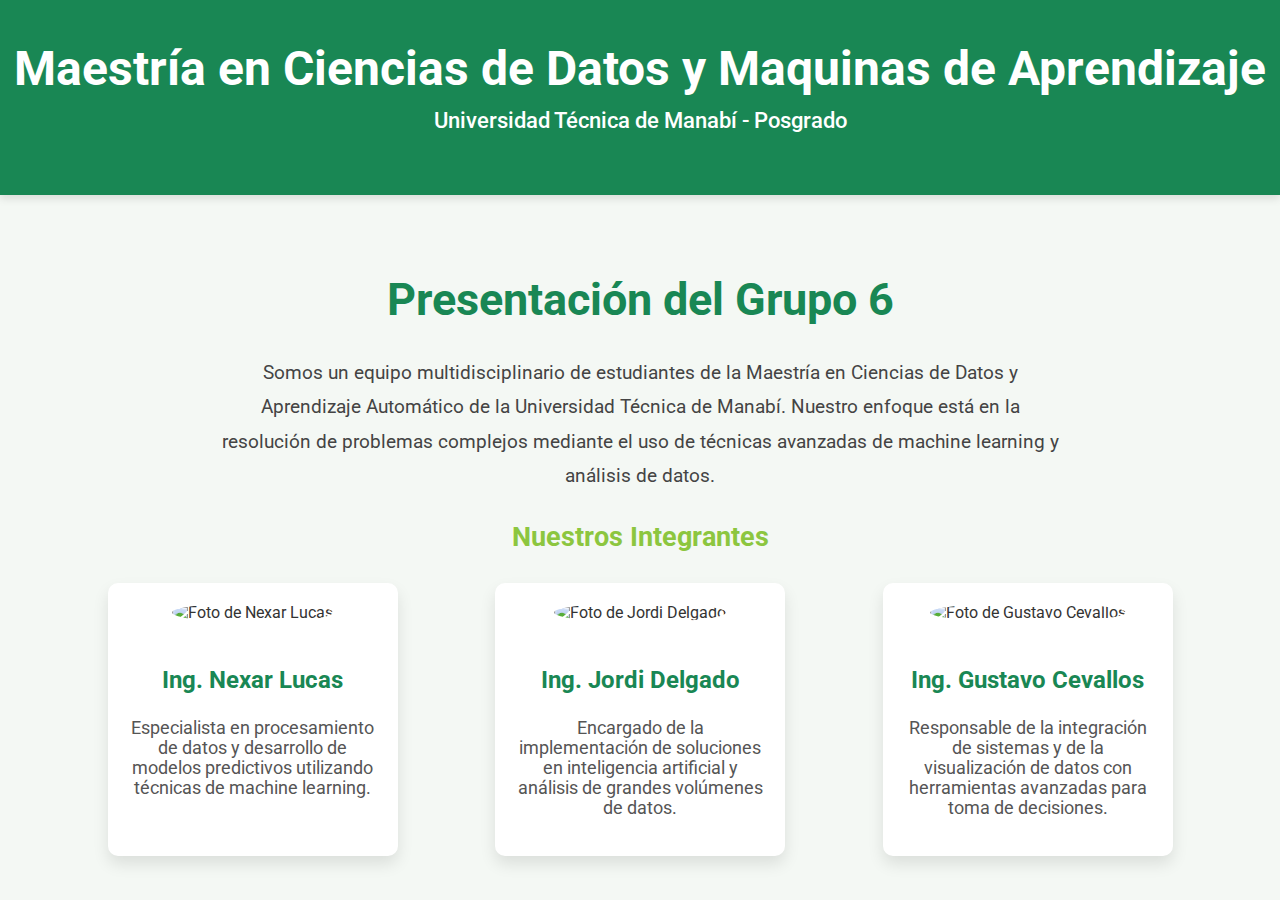
==== templates/grup6.html @ 0c7a0f66 "Primer commit" ====
<!DOCTYPE html>
<html lang="es">
<head>
    <meta charset="UTF-8">
    <meta name="viewport" content="width=device-width, initial-scale=1.0">
    <title>Grupo 6 - Ciencias de Datos y Aprendizaje Automático</title>
    <link href="https://fonts.googleapis.com/css2?family=Roboto:wght@400;500;700&display=swap" rel="stylesheet">
    <style>
        /* Estilos generales */
        body {
            margin: 0;
            padding: 0;
            font-family: 'Roboto', sans-serif;
            background-color: #f4f8f4; /* Fondo gris claro para mantener profesionalidad */
            color: #333;
            display: flex;
            flex-direction: column;
            min-height: 100vh;
        }

        /* Encabezado */
        header {
            background-color: #198754; /* Verde característico */
            color: white;
            padding: 40px 0;
            text-align: center;
            box-shadow: 0 4px 8px rgba(0, 0, 0, 0.1); /* Sombra sutil para elegancia */
        }

        header h1 {
            font-size: 3em;
            margin: 0;
        }

        header p {
            font-size: 1.4em;
            margin-top: 10px;
            font-weight: 500;
        }

        /* Contenido principal */
        .contenido {
            flex: 1;
            padding: 40px 30px;
            text-align: center;
        }

        .titulo {
            color: #198754; /* Verde claro */
            font-weight: bold;
            font-size: 2.8em;
            margin-bottom: 30px;
        }

        .subtitulo {
            color: #8CC63F; /* Verde más claro */
            font-weight: bold;
            font-size: 1.7em;
            margin-bottom: 25px;
        }

        .descripcion {
            color: #444;
            font-size: 1.2em;
            line-height: 1.8;
            max-width: 850px;
            margin: 0 auto;
        }

        /* Estilo de los integrantes */
        .integrantes {
            display: flex;
            justify-content: space-evenly; /* Para distribuir las tarjetas de manera uniforme */
            gap: 20px; /* Reducir el espacio entre las tarjetas */
            margin-top: 30px; /* Reducir el margen superior */
            flex-wrap: wrap; /* Para que se adapten mejor en pantallas pequeñas */
        }

        .integrante {
            background-color: white;
            border-radius: 10px;
            box-shadow: 0 8px 16px rgba(0, 0, 0, 0.1);
            padding: 20px;
            width: 250px;
            text-align: center;
            transition: transform 0.3s ease;
        }

        .integrante h3 {
            font-size: 1.5em;
            color: #198754;
        }

        .integrante p {
            font-size: 1.1em;
            color: #555;
            margin-top: 15px;
        }

        .integrante:hover {
            transform: translateY(-10px); /* Sutil efecto al pasar el mouse */
        }

        /* Imagen de los integrantes */
        .integrante img {
            width: 100px; /* Tamaño de la foto */
            height: 100px; /* Tamaño de la foto */
            border-radius: 50%; /* Hacer la foto circular */
            object-fit: cover; /* Asegura que la imagen se ajuste bien */
            margin-bottom: 20px; /* Espacio debajo de la imagen */
        }

        /* Estilos del footer */
        footer {
            background-color: #343a40; /* Gris oscuro */
            color: white;
            text-align: center;
            padding: 20px 0;
            margin-top: 50px;
        }

        footer a {
            color: #8CC63F; /* Verde claro */
            text-decoration: none;
            font-weight: bold;
        }

        footer a:hover {
            color: #198754; /* Verde más oscuro */
        }

        /* Responsividad */
        @media screen and (max-width: 768px) {
            .integrantes {
                flex-direction: column;
                align-items: center;
            }
            .integrante {
                width: 80%;
                margin-bottom: 20px;
            }
        }
    </style>
</head>
<body>

    <!-- Encabezado -->
    <header>
        <h1>Maestría en Ciencias de Datos y Maquinas de Aprendizaje</h1>
        <p>Universidad Técnica de Manabí - Posgrado</p>
    </header>

    <!-- Contenido principal -->
    <div class="contenido">
        <h2 class="titulo">Presentación del Grupo 6</h2>
        <p class="descripcion">
            Somos un equipo multidisciplinario de estudiantes de la Maestría en Ciencias de Datos y Aprendizaje Automático de la Universidad Técnica de Manabí. Nuestro enfoque está en la resolución de problemas complejos mediante el uso de técnicas avanzadas de machine learning y análisis de datos.
        </p>

        <h3 class="subtitulo">Nuestros Integrantes</h3>
        
        <div class="integrantes">
            <div class="integrante">
                <img src="teams/1.jpeg" alt="Foto de Nexar Lucas">
                <h3>Ing. Nexar Lucas</h3>
                <p>Especialista en procesamiento de datos y desarrollo de modelos predictivos utilizando técnicas de machine learning.</p>
            </div>

            <div class="integrante">
                <img src="teams/2.png" alt="Foto de Jordi Delgado">
                <h3>Ing. Jordi Delgado</h3>
                <p>Encargado de la implementación de soluciones en inteligencia artificial y análisis de grandes volúmenes de datos.</p>
            </div>

            <div class="integrante">
                <img src="teams/3.jpeg" alt="Foto de Gustavo Cevallos">
                <h3>Ing. Gustavo Cevallos</h3>
                <p>Responsable de la integración de sistemas y de la visualización de datos con herramientas avanzadas para toma de decisiones.</p>
            </div>
        </div>
    </div>

</body>
</html>
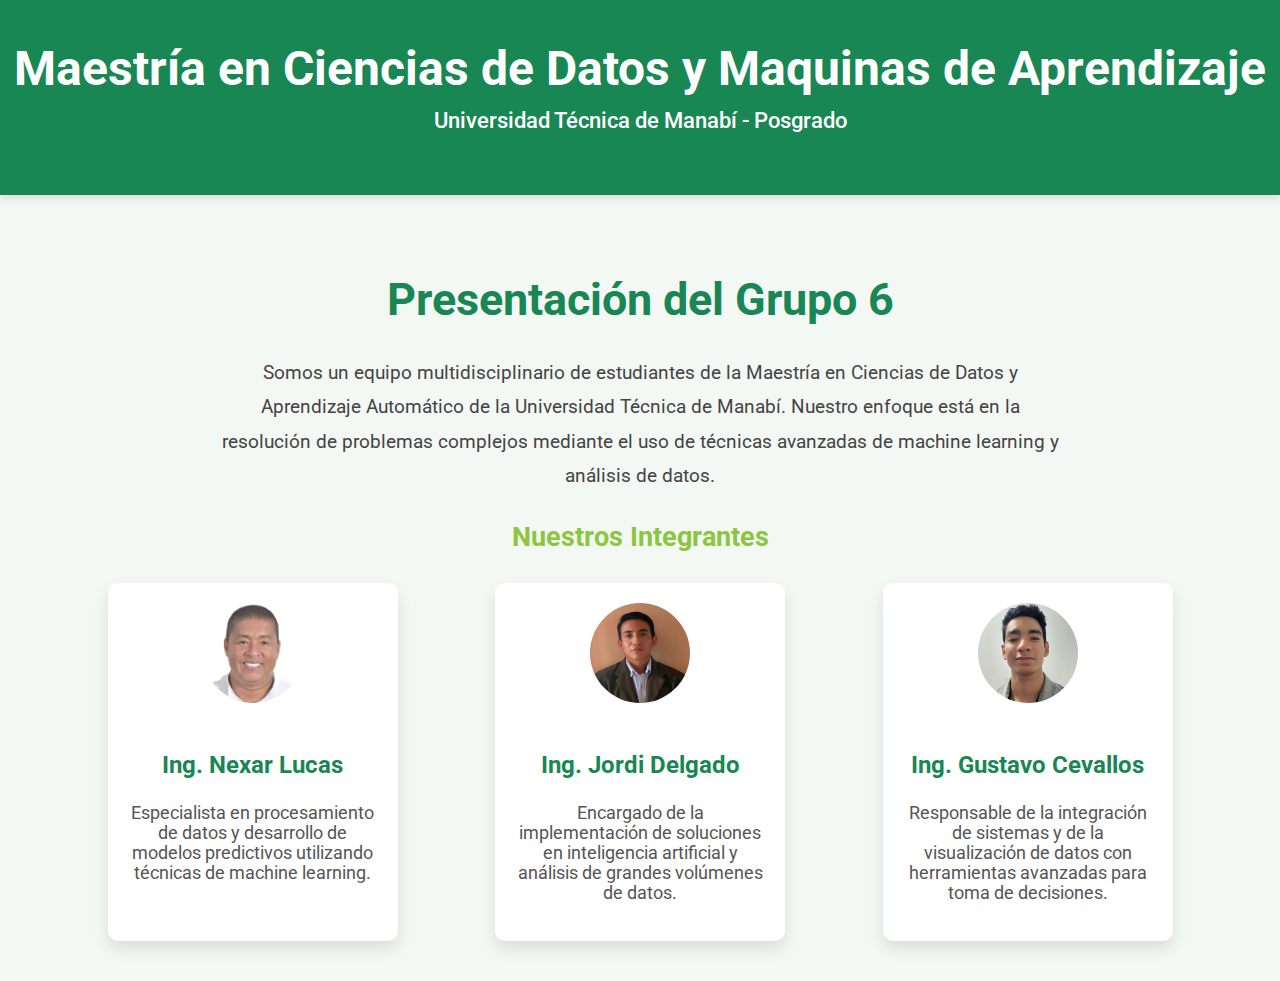
==== commit 8c1ac3b3: "Actualización de la API y diseño frontend" ====
--- a/templates/grup6.html
+++ b/templates/grup6.html
@@ -161,19 +161,19 @@
         
         <div class="integrantes">
             <div class="integrante">
-                <img src="teams/1.jpeg" alt="Foto de Nexar Lucas">
+                <img src="/static/teams/1.jpeg" alt="Foto de Nexar Lucas">
                 <h3>Ing. Nexar Lucas</h3>
                 <p>Especialista en procesamiento de datos y desarrollo de modelos predictivos utilizando técnicas de machine learning.</p>
             </div>
 
             <div class="integrante">
-                <img src="teams/2.png" alt="Foto de Jordi Delgado">
+                <img src="/static/teams/2.png" alt="Foto de Jordi Delgado">
                 <h3>Ing. Jordi Delgado</h3>
                 <p>Encargado de la implementación de soluciones en inteligencia artificial y análisis de grandes volúmenes de datos.</p>
             </div>
 
             <div class="integrante">
-                <img src="teams/3.jpeg" alt="Foto de Gustavo Cevallos">
+                <img src="/static/teams/3.jpeg" alt="Foto de Gustavo Cevallos">
                 <h3>Ing. Gustavo Cevallos</h3>
                 <p>Responsable de la integración de sistemas y de la visualización de datos con herramientas avanzadas para toma de decisiones.</p>
             </div>
